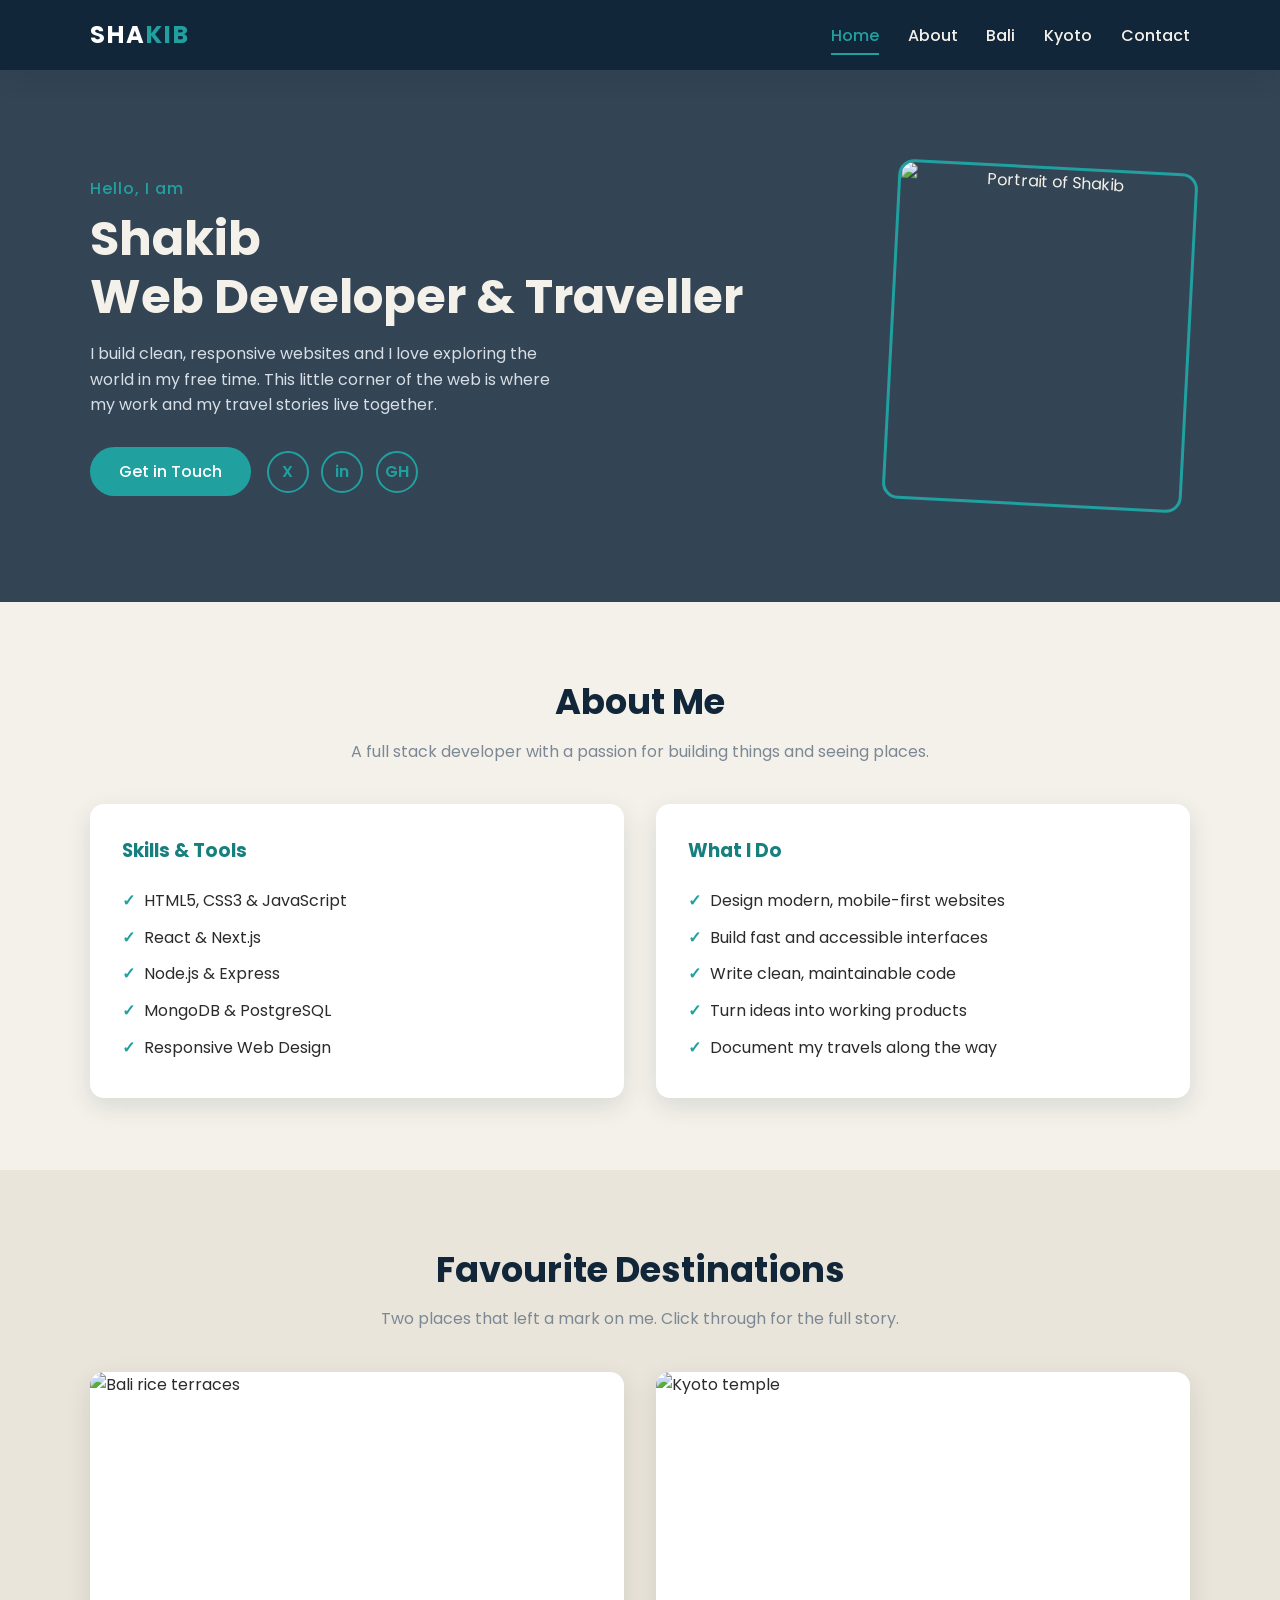
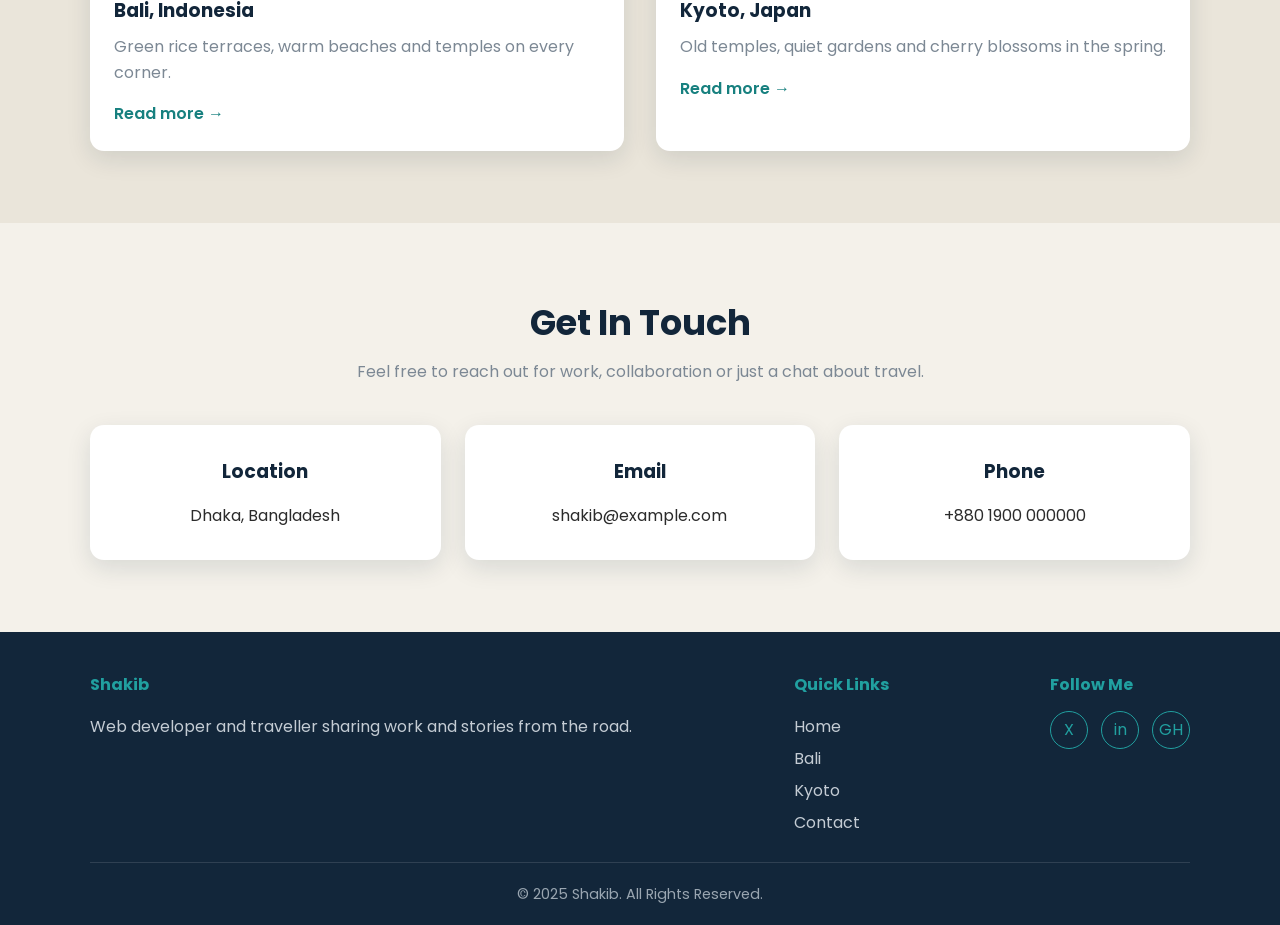
==== index.html @ 4056385d "Initial portfolio: HTML + custom CSS before AI polish" ====
<!DOCTYPE html>
<html lang="en">

<head>
    <meta charset="UTF-8">
    <meta name="viewport" content="width=device-width, initial-scale=1.0">
    <title>Shakib | Portfolio</title>
    <link rel="stylesheet" href="style.css">
</head>

<body>
    <header class="header">
        <div class="container">
            <nav class="nav">
                <a href="index.html" class="logo">SHA<span>KIB</span></a>
                <button class="hamburger" id="hamburger">&#9776;</button>
                <ul class="nav-links" id="nav-links">
                    <li><a href="index.html" class="active">Home</a></li>
                    <li><a href="index.html#about">About</a></li>
                    <li><a href="bali.html">Bali</a></li>
                    <li><a href="kyoto.html">Kyoto</a></li>
                    <li><a href="index.html#contact">Contact</a></li>
                </ul>
            </nav>
        </div>
    </header>
    <section class="hero" id="home">
        <div class="container">
            <div class="hero-inner">
                <div class="hero-text">
                    <h4>Hello, I am</h4>
                    <h1>Shakib <br> Web Developer &amp; Traveller</h1>
                    <p>
                        I build clean, responsive websites and I love exploring the world in
                        my free time. This little corner of the web is where my work and my
                        travel stories live together.
                    </p>
                    <div class="hero-actions">
                        <a href="#contact" class="btn">Get in Touch</a>
                        <div class="socials">
                            <a href="#" title="Twitter">X</a>
                            <a href="#" title="LinkedIn">in</a>
                            <a href="#" title="GitHub">GH</a>
                        </div>
                    </div>
                </div>
                <div class="hero-img">
                    <img src="https://images.unsplash.com/photo-1500648767791-00dcc994a43e?auto=format&fit=crop&w=500&q=80"
                        alt="Portrait of Shakib">
                </div>
            </div>
        </div>
    </section>
    <section class="section" id="about">
        <div class="container">
            <h2 class="section-title">About Me</h2>
            <p class="section-subtitle">
                A full stack developer with a passion for building things and seeing places.
            </p>
            <div class="about-grid">
                <div class="card">
                    <h3>Skills &amp; Tools</h3>
                    <ul>
                        <li>HTML5, CSS3 &amp; JavaScript</li>
                        <li>React &amp; Next.js</li>
                        <li>Node.js &amp; Express</li>
                        <li>MongoDB &amp; PostgreSQL</li>
                        <li>Responsive Web Design</li>
                    </ul>
                </div>
                <div class="card">
                    <h3>What I Do</h3>
                    <ul>
                        <li>Design modern, mobile-first websites</li>
                        <li>Build fast and accessible interfaces</li>
                        <li>Write clean, maintainable code</li>
                        <li>Turn ideas into working products</li>
                        <li>Document my travels along the way</li>
                    </ul>
                </div>
            </div>
        </div>
    </section>
    <section class="section" style="background-color:#eae5da;">
        <div class="container">
            <h2 class="section-title">Favourite Destinations</h2>
            <p class="section-subtitle">
                Two places that left a mark on me. Click through for the full story.
            </p>
            <div class="travel-grid">
                <div class="travel-card">
                    <img src="https://images.unsplash.com/photo-1537996194471-e657df975ab4?auto=format&fit=crop&w=700&q=80"
                        alt="Bali rice terraces">
                    <div class="travel-card-body">
                        <h3>Bali, Indonesia</h3>
                        <p>Green rice terraces, warm beaches and temples on every corner.</p>
                        <a href="bali.html" class="link-arrow">Read more &rarr;</a>
                    </div>
                </div>
                <div class="travel-card">
                    <img src="https://images.unsplash.com/photo-1493976040374-85c8e12f0c0e?auto=format&fit=crop&w=700&q=80"
                        alt="Kyoto temple">
                    <div class="travel-card-body">
                        <h3>Kyoto, Japan</h3>
                        <p>Old temples, quiet gardens and cherry blossoms in the spring.</p>
                        <a href="kyoto.html" class="link-arrow">Read more &rarr;</a>
                    </div>
                </div>
            </div>
        </div>
    </section>
    <section class="section" id="contact">
        <div class="container">
            <h2 class="section-title">Get In Touch</h2>
            <p class="section-subtitle">
                Feel free to reach out for work, collaboration or just a chat about travel.
            </p>
            <div class="contact-info">
                <div class="card">
                    <h3>Location</h3>
                    <p>Dhaka, Bangladesh</p>
                </div>
                <div class="card">
                    <h3>Email</h3>
                    <p>shakib@example.com</p>
                </div>
                <div class="card">
                    <h3>Phone</h3>
                    <p>+880 1900 000000</p>
                </div>
            </div>
        </div>
    </section>
    <footer class="footer">
        <div class="container">
            <div class="footer-inner">
                <div class="footer-col">
                    <h4>Shakib</h4>
                    <p>Web developer and traveller sharing work and stories from the road.</p>
                </div>
                <div class="footer-col">
                    <h4>Quick Links</h4>
                    <a href="index.html">Home</a>
                    <a href="bali.html">Bali</a>
                    <a href="kyoto.html">Kyoto</a>
                    <a href="index.html#contact">Contact</a>
                </div>
                <div class="footer-col">
                    <h4>Follow Me</h4>
                    <div class="footer-social">
                        <a href="#" title="Twitter">X</a>
                        <a href="#" title="LinkedIn">in</a>
                        <a href="#" title="GitHub">GH</a>
                    </div>
                </div>
            </div>
            <div class="footer-bottom">
                <p>&copy; 2025 Shakib. All Rights Reserved.</p>
            </div>
        </div>
    </footer>

    <script>
        const hamburger = document.getElementById('hamburger');
        const navLinks = document.getElementById('nav-links');
        hamburger.addEventListener('click', () => {
            navLinks.classList.toggle('open');
        });
    </script>

</body>

</html>
---- style.css ----
@import url('https://fonts.googleapis.com/css2?family=Poppins:wght@300;400;500;600;700&display=swap');

:root {
    --navy: #12263a;
    --navy-light: #1c3a57;
    --teal: #21a0a0;
    --teal-dark: #17807f;
    --sand: #f4f1ea;
    --text-dark: #2b2b2b;
    --text-light: #f4f1ea;
    --muted: #7c8894;
    --white: #ffffff;
    --shadow: 0 8px 24px rgba(18, 38, 58, 0.12);
}

* {
    margin: 0;
    padding: 0;
    box-sizing: border-box;
}

html {
    scroll-behavior: smooth;
}

body {
    font-family: 'Poppins', Arial, sans-serif;
    color: var(--text-dark);
    background-color: var(--sand);
    line-height: 1.6;
}

a {
    text-decoration: none;
    color: inherit;
}

img {
    max-width: 100%;
    display: block;
}

.container {
    width: 90%;
    max-width: 1100px;
    margin: 0 auto;
}


.header {
    position: sticky;
    top: 0;
    z-index: 100;
    background-color: var(--navy);
    box-shadow: var(--shadow);
}

.nav {
    display: flex;
    justify-content: space-between;
    align-items: center;
    padding: 1rem 0;
}

.logo {
    font-size: 1.5rem;
    font-weight: 700;
    color: var(--white);
    letter-spacing: 2px;
}

.logo span {
    color: var(--teal);
}

.nav-links {
    display: flex;
    list-style: none;
    gap: 1.8rem;
    align-items: center;
}

.nav-links a {
    color: var(--text-light);
    font-weight: 500;
    padding: 0.3rem 0;
    position: relative;
    transition: color 0.3s ease;
}

.nav-links a::after {
    content: '';
    position: absolute;
    left: 0;
    bottom: -4px;
    width: 0;
    height: 2px;
    background-color: var(--teal);
    transition: width 0.3s ease;
}

.nav-links a:hover {
    color: var(--teal);
}

.nav-links a:hover::after {
    width: 100%;
}

.nav-links a.active {
    color: var(--teal);
}

.nav-links a.active::after {
    width: 100%;
}

.hamburger {
    display: none;
    font-size: 1.6rem;
    color: var(--white);
    background: none;
    border: none;
    cursor: pointer;
}

.hero {
    background: linear-gradient(rgba(18, 38, 58, 0.85), rgba(18, 38, 58, 0.85)),
        url('https://images.unsplash.com/photo-1507525428034-b723cf961d3e?auto=format&fit=crop&w=1400&q=80') center/cover;
    color: var(--text-light);
    padding: 6rem 0;
}

.hero-inner {
    display: flex;
    align-items: center;
    justify-content: space-between;
    gap: 3rem;
    flex-wrap: wrap;
}

.hero-text {
    flex: 1 1 340px;
}

.hero-text h4 {
    color: var(--teal);
    font-weight: 500;
    letter-spacing: 1px;
    margin-bottom: 0.5rem;
}

.hero-text h1 {
    font-size: 3rem;
    line-height: 1.2;
    margin-bottom: 1rem;
}

.hero-text p {
    max-width: 480px;
    margin-bottom: 1.8rem;
    color: #d7dee5;
}

.btn {
    display: inline-block;
    background-color: var(--teal);
    color: var(--white);
    padding: 0.75rem 1.8rem;
    border-radius: 30px;
    font-weight: 500;
    transition: background-color 0.3s ease, transform 0.3s ease;
}

.btn:hover {
    background-color: var(--teal-dark);
    transform: translateY(-3px);
}

.btn-outline {
    background: transparent;
    border: 2px solid var(--teal);
    color: var(--teal);
}

.btn-outline:hover {
    background-color: var(--teal);
    color: var(--white);
}

.hero-actions {
    display: flex;
    gap: 1rem;
    align-items: center;
    flex-wrap: wrap;
}

.socials {
    display: flex;
    gap: 0.8rem;
}

.socials a {
    width: 42px;
    height: 42px;
    display: flex;
    align-items: center;
    justify-content: center;
    border: 2px solid var(--teal);
    color: var(--teal);
    border-radius: 50%;
    font-weight: 600;
    transition: all 0.3s ease;
}

.socials a:hover {
    background-color: var(--teal);
    color: var(--white);
    transform: translateY(-3px);
}

.hero-img {
    flex: 0 0 300px;
    text-align: center;
}

.hero-img img {
    width: 300px;
    height: 340px;
    object-fit: cover;
    border-radius: 16px;
    border: 3px solid var(--teal);
    transform: rotate(3deg);
    transition: transform 0.4s ease;
}

.hero-img img:hover {
    transform: rotate(0);
}

.section {
    padding: 4.5rem 0;
}

.section-title {
    text-align: center;
    font-size: 2.2rem;
    color: var(--navy);
    margin-bottom: 0.5rem;
}

.section-subtitle {
    text-align: center;
    color: var(--muted);
    max-width: 600px;
    margin: 0 auto 2.5rem;
}

.about-grid {
    display: grid;
    grid-template-columns: repeat(auto-fit, minmax(280px, 1fr));
    gap: 2rem;
}

.card {
    background-color: var(--white);
    padding: 2rem;
    border-radius: 14px;
    box-shadow: var(--shadow);
    transition: transform 0.3s ease, box-shadow 0.3s ease;
}

.card:hover {
    transform: translateY(-6px);
    box-shadow: 0 14px 32px rgba(18, 38, 58, 0.18);
}

.card h3 {
    color: var(--teal-dark);
    margin-bottom: 1rem;
}

.card ul {
    list-style: none;
}

.card ul li {
    padding: 0.35rem 0;
    padding-left: 1.4rem;
    position: relative;
    color: var(--text-dark);
}

.card ul li::before {
    content: '\2713';
    position: absolute;
    left: 0;
    color: var(--teal);
    font-weight: 700;
}

.travel-grid {
    display: grid;
    grid-template-columns: repeat(auto-fit, minmax(280px, 1fr));
    gap: 2rem;
}

.travel-card {
    background-color: var(--white);
    border-radius: 14px;
    overflow: hidden;
    box-shadow: var(--shadow);
    transition: transform 0.3s ease;
}

.travel-card:hover {
    transform: translateY(-6px);
}

.travel-card img {
    height: 200px;
    width: 100%;
    object-fit: cover;
}

.travel-card-body {
    padding: 1.5rem;
}

.travel-card-body h3 {
    color: var(--navy);
    margin-bottom: 0.5rem;
}

.travel-card-body p {
    color: var(--muted);
    margin-bottom: 1rem;
}

.link-arrow {
    color: var(--teal-dark);
    font-weight: 600;
    transition: gap 0.3s ease;
}

.link-arrow:hover {
    color: var(--teal);
}

.page-banner {
    height: 380px;
    display: flex;
    align-items: center;
    justify-content: center;
    text-align: center;
    color: var(--white);
    position: relative;
}

.page-banner::after {
    content: '';
    position: absolute;
    inset: 0;
    background-color: rgba(18, 38, 58, 0.55);
}

.page-banner .banner-content {
    position: relative;
    z-index: 1;
}

.page-banner h1 {
    font-size: 3rem;
    margin-bottom: 0.5rem;
}

.page-banner p {
    font-size: 1.1rem;
    letter-spacing: 1px;
}

.banner-bali {
    background: url('https://images.unsplash.com/photo-1537996194471-e657df975ab4?auto=format&fit=crop&w=1400&q=80') center/cover;
}

.banner-kyoto {
    background: url('https://images.unsplash.com/photo-1493976040374-85c8e12f0c0e?auto=format&fit=crop&w=1400&q=80') center/cover;
}

.travel-content {
    display: grid;
    grid-template-columns: 1fr 1fr;
    gap: 2.5rem;
    align-items: center;
    margin-bottom: 3rem;
}

.travel-content:nth-child(even) .travel-content-img {
    order: 2;
}

.travel-content img {
    border-radius: 14px;
    box-shadow: var(--shadow);
    height: 320px;
    width: 100%;
    object-fit: cover;
}

.travel-content h2 {
    color: var(--navy);
    margin-bottom: 1rem;
}

.travel-content p {
    color: var(--text-dark);
    margin-bottom: 1rem;
}

.highlights {
    list-style: none;
}

.highlights li {
    padding: 0.4rem 0;
    padding-left: 1.6rem;
    position: relative;
}

.highlights li::before {
    content: '\1F4CD';
    position: absolute;
    left: 0;
}


.gallery {
    display: grid;
    grid-template-columns: repeat(auto-fit, minmax(220px, 1fr));
    gap: 1rem;
    margin-top: 2rem;
}

.gallery img {
    height: 200px;
    width: 100%;
    object-fit: cover;
    border-radius: 12px;
    transition: transform 0.3s ease, filter 0.3s ease;
    filter: saturate(0.9);
}

.gallery img:hover {
    transform: scale(1.04);
    filter: saturate(1.2);
}

.contact-info {
    display: grid;
    grid-template-columns: repeat(auto-fit, minmax(220px, 1fr));
    gap: 1.5rem;
    text-align: center;
}

.contact-info .card h3 {
    color: var(--navy);
}

.footer {
    background-color: var(--navy);
    color: var(--text-light);
    padding: 2.5rem 0 1.2rem;
}

.footer-inner {
    display: flex;
    justify-content: space-between;
    flex-wrap: wrap;
    gap: 2rem;
    margin-bottom: 1.5rem;
}

.footer-col h4 {
    color: var(--teal);
    margin-bottom: 0.8rem;
}

.footer-col p,
.footer-col a {
    color: #c4ccd4;
    display: block;
    padding: 0.2rem 0;
    transition: color 0.3s ease;
}

.footer-col a:hover {
    color: var(--teal);
}

.footer-social {
    display: flex;
    gap: 0.8rem;
    margin-top: 0.5rem;
}

.footer-social a {
    width: 38px;
    height: 38px;
    display: flex;
    align-items: center;
    justify-content: center;
    border: 1px solid var(--teal);
    border-radius: 50%;
    color: var(--teal);
    transition: all 0.3s ease;
}

.footer-social a:hover {
    background-color: var(--teal);
    color: var(--white);
}

.footer-bottom {
    text-align: center;
    border-top: 1px solid rgba(255, 255, 255, 0.12);
    padding-top: 1.2rem;
    color: #9aa6b1;
    font-size: 0.9rem;
}

@media (max-width: 820px) {
    .hero-text h1 {
        font-size: 2.3rem;
    }

    .travel-content {
        grid-template-columns: 1fr;
    }

    .travel-content:nth-child(even) .travel-content-img {
        order: 0;
    }
}

@media (max-width: 640px) {
    .hamburger {
        display: block;
    }

    .nav-links {
        position: absolute;
        top: 100%;
        left: 0;
        width: 100%;
        background-color: var(--navy-light);
        flex-direction: column;
        gap: 0;
        max-height: 0;
        overflow: hidden;
        transition: max-height 0.35s ease;
    }

    .nav-links.open {
        max-height: 320px;
    }

    .nav-links li {
        width: 100%;
        text-align: center;
        border-top: 1px solid rgba(255, 255, 255, 0.08);
    }

    .nav-links a {
        display: block;
        padding: 0.9rem 0;
    }

    .hero {
        padding: 4rem 0;
    }

    .hero-inner {
        flex-direction: column-reverse;
        text-align: center;
    }

    .hero-actions {
        justify-content: center;
    }

    .footer-inner {
        flex-direction: column;
    }
}
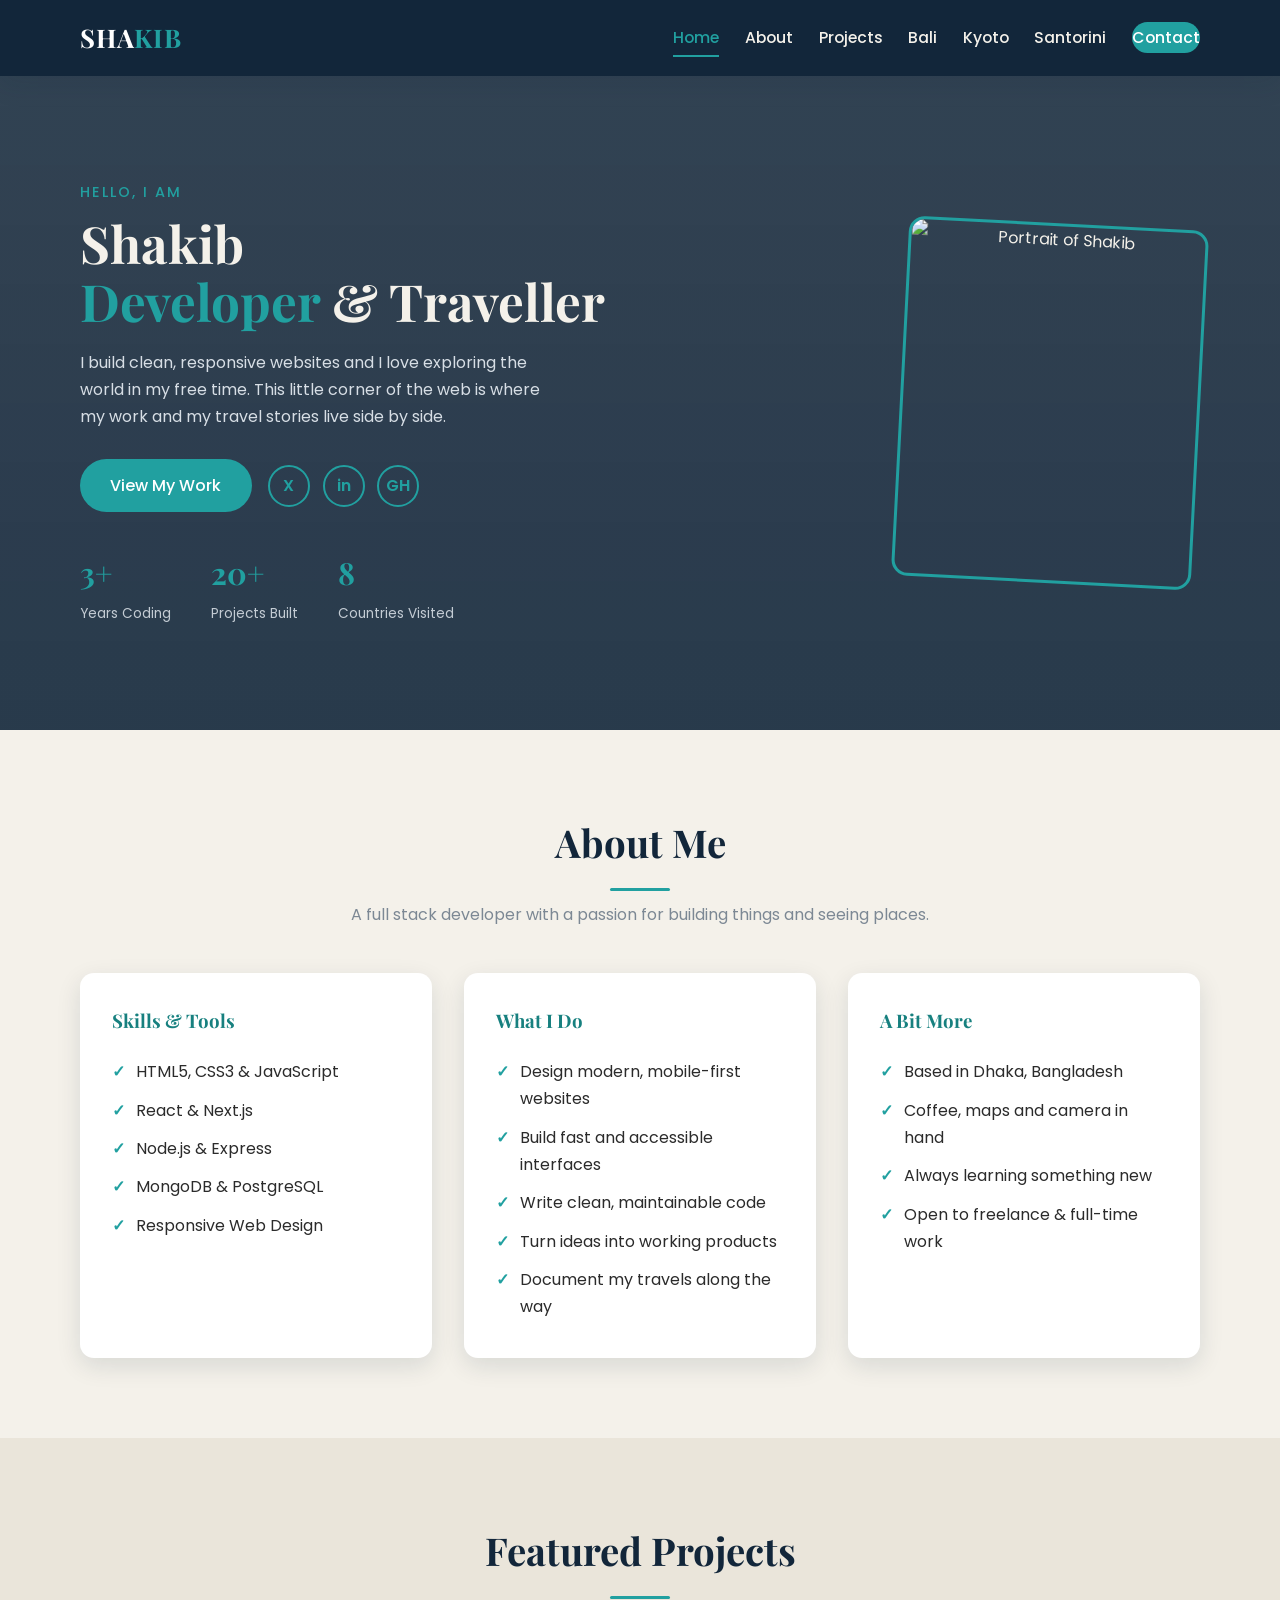
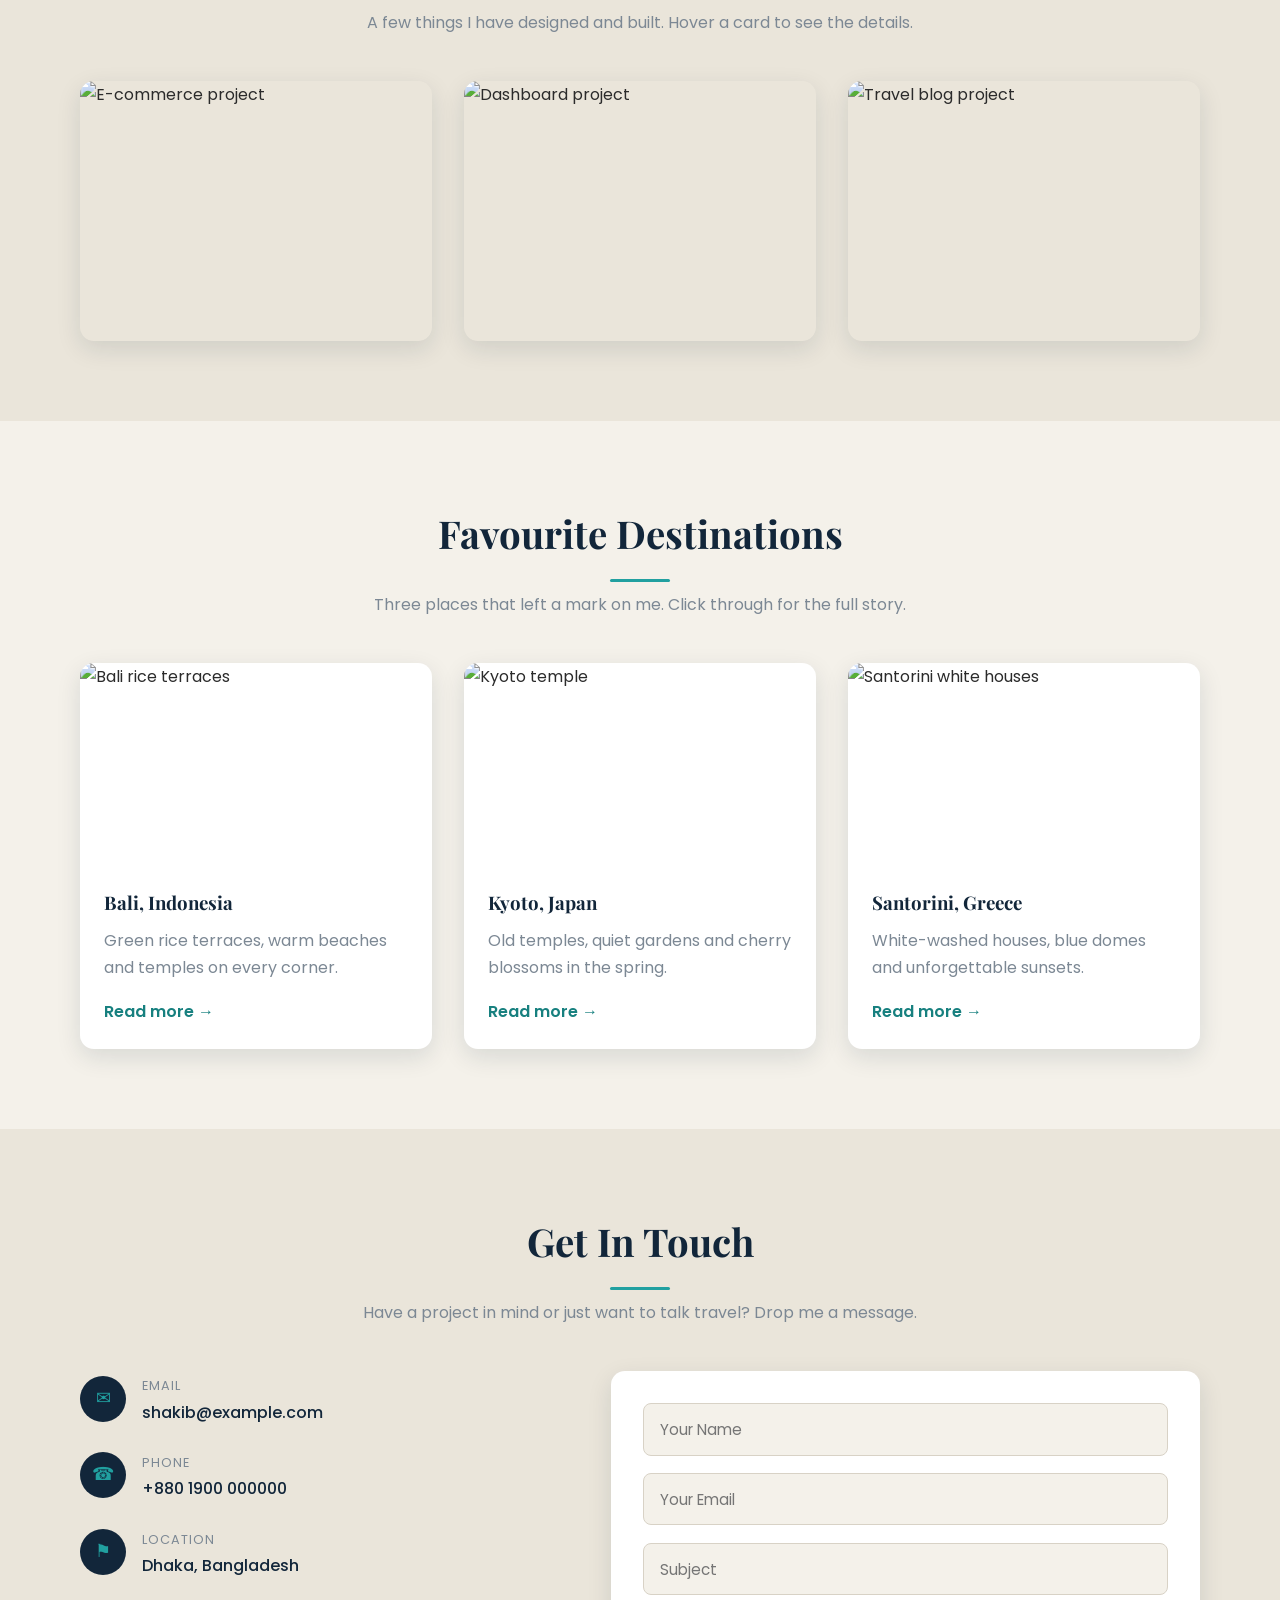
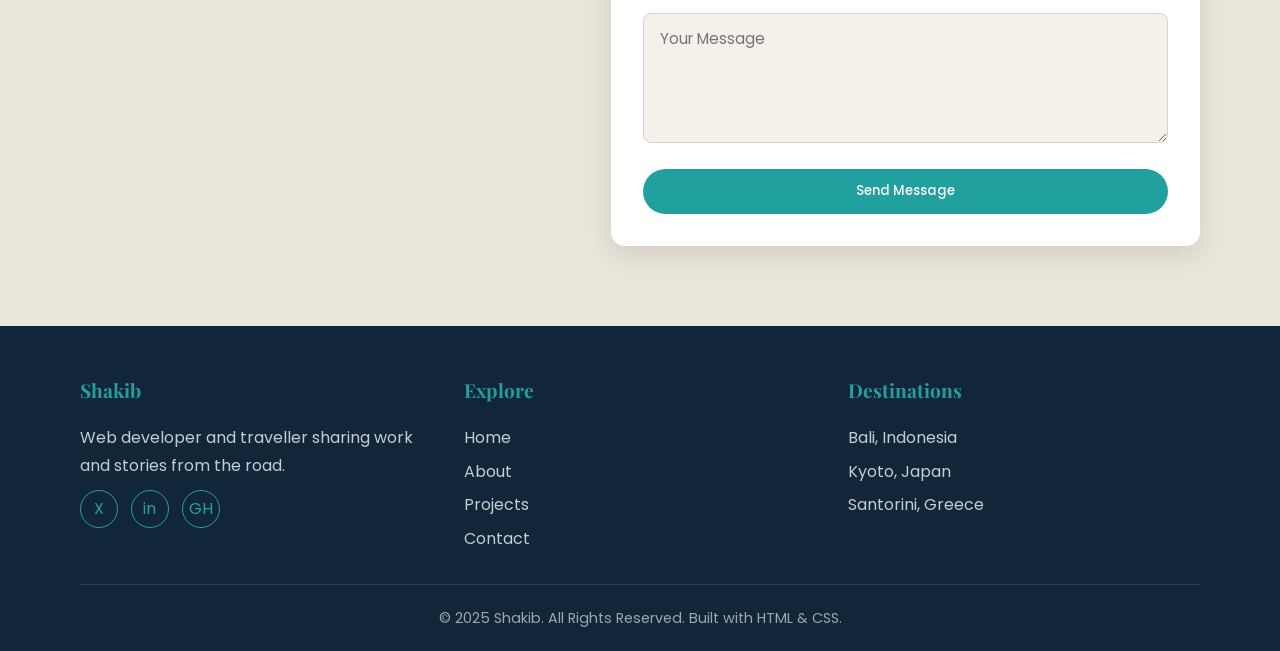
==== commit 62f25702: "Polish portfolio with AI: add Projects section, Santorini page, scroll    animations, contact form, " ====
--- a/index.html
+++ b/index.html
@@ -4,45 +4,66 @@
 <head>
     <meta charset="UTF-8">
     <meta name="viewport" content="width=device-width, initial-scale=1.0">
-    <title>Shakib | Portfolio</title>
+    <meta name="description" content="Shakib — web developer and traveller. Portfolio, projects and travel stories.">
+    <title>Shakib | Web Developer &amp; Traveller</title>
     <link rel="stylesheet" href="style.css">
 </head>
 
 <body>
+
+    <!-- Header / Navbar -->
     <header class="header">
         <div class="container">
             <nav class="nav">
                 <a href="index.html" class="logo">SHA<span>KIB</span></a>
-                <button class="hamburger" id="hamburger">&#9776;</button>
+                <button class="hamburger" id="hamburger" aria-label="Toggle menu">&#9776;</button>
                 <ul class="nav-links" id="nav-links">
                     <li><a href="index.html" class="active">Home</a></li>
                     <li><a href="index.html#about">About</a></li>
+                    <li><a href="index.html#projects">Projects</a></li>
                     <li><a href="bali.html">Bali</a></li>
                     <li><a href="kyoto.html">Kyoto</a></li>
-                    <li><a href="index.html#contact">Contact</a></li>
+                    <li><a href="santorini.html">Santorini</a></li>
+                    <li><a href="index.html#contact" class="nav-cta">Contact</a></li>
                 </ul>
             </nav>
         </div>
     </header>
+
+    <!-- Hero -->
     <section class="hero" id="home">
         <div class="container">
             <div class="hero-inner">
                 <div class="hero-text">
                     <h4>Hello, I am</h4>
-                    <h1>Shakib <br> Web Developer &amp; Traveller</h1>
+                    <h1>Shakib <br><span class="accent">Developer</span> &amp; Traveller</h1>
                     <p>
                         I build clean, responsive websites and I love exploring the world in
                         my free time. This little corner of the web is where my work and my
-                        travel stories live together.
+                        travel stories live side by side.
                     </p>
                     <div class="hero-actions">
-                        <a href="#contact" class="btn">Get in Touch</a>
+                        <a href="#projects" class="btn">View My Work</a>
                         <div class="socials">
                             <a href="#" title="Twitter">X</a>
                             <a href="#" title="LinkedIn">in</a>
                             <a href="#" title="GitHub">GH</a>
                         </div>
                     </div>
+                    <div class="hero-stats">
+                        <div>
+                            <span class="num">3+</span>
+                            <span class="label">Years Coding</span>
+                        </div>
+                        <div>
+                            <span class="num">20+</span>
+                            <span class="label">Projects Built</span>
+                        </div>
+                        <div>
+                            <span class="num">8</span>
+                            <span class="label">Countries Visited</span>
+                        </div>
+                    </div>
                 </div>
                 <div class="hero-img">
                     <img src="https://images.unsplash.com/photo-1500648767791-00dcc994a43e?auto=format&fit=crop&w=500&q=80"
@@ -51,8 +72,10 @@
             </div>
         </div>
     </section>
+
+    <!-- About -->
     <section class="section" id="about">
-        <div class="container">
+        <div class="container reveal">
             <h2 class="section-title">About Me</h2>
             <p class="section-subtitle">
                 A full stack developer with a passion for building things and seeing places.
@@ -78,19 +101,80 @@
                         <li>Document my travels along the way</li>
                     </ul>
                 </div>
-            </div>
-        </div>
-    </section>
-    <section class="section" style="background-color:#eae5da;">
-        <div class="container">
+                <div class="card">
+                    <h3>A Bit More</h3>
+                    <ul>
+                        <li>Based in Dhaka, Bangladesh</li>
+                        <li>Coffee, maps and camera in hand</li>
+                        <li>Always learning something new</li>
+                        <li>Open to freelance &amp; full-time work</li>
+                    </ul>
+                </div>
+            </div>
+        </div>
+    </section>
+
+    <!-- Projects -->
+    <section class="section alt" id="projects">
+        <div class="container reveal">
+            <h2 class="section-title">Featured Projects</h2>
+            <p class="section-subtitle">
+                A few things I have designed and built. Hover a card to see the details.
+            </p>
+            <div class="projects-grid">
+                <article class="project-card">
+                    <img src="https://images.unsplash.com/photo-1556742049-0cfed4f6a45d?auto=format&fit=crop&w=700&q=80" alt="E-commerce project">
+                    <div class="project-overlay">
+                        <h3>ShopEase</h3>
+                        <p>A responsive e-commerce storefront with cart and checkout.</p>
+                        <div class="tags">
+                            <span class="tag">React</span>
+                            <span class="tag">Node.js</span>
+                            <span class="tag">MongoDB</span>
+                        </div>
+                    </div>
+                </article>
+                <article class="project-card">
+                    <img src="https://images.unsplash.com/photo-1460925895917-afdab827c52f?auto=format&fit=crop&w=700&q=80" alt="Dashboard project">
+                    <div class="project-overlay">
+                        <h3>InsightBoard</h3>
+                        <p>An analytics dashboard with charts and live data.</p>
+                        <div class="tags">
+                            <span class="tag">Next.js</span>
+                            <span class="tag">Chart.js</span>
+                            <span class="tag">API</span>
+                        </div>
+                    </div>
+                </article>
+                <article class="project-card">
+                    <img src="https://images.unsplash.com/photo-1522199755839-a2bacb67c546?auto=format&fit=crop&w=700&q=80" alt="Travel blog project">
+                    <div class="project-overlay">
+                        <h3>Wander Journal</h3>
+                        <p>A travel blog where I share stories from the road.</p>
+                        <div class="tags">
+                            <span class="tag">HTML</span>
+                            <span class="tag">CSS</span>
+                            <span class="tag">JavaScript</span>
+                        </div>
+                    </div>
+                </article>
+            </div>
+        </div>
+    </section>
+
+    <!-- Destinations teaser -->
+    <section class="section" id="destinations">
+        <div class="container reveal">
             <h2 class="section-title">Favourite Destinations</h2>
             <p class="section-subtitle">
-                Two places that left a mark on me. Click through for the full story.
+                Three places that left a mark on me. Click through for the full story.
             </p>
             <div class="travel-grid">
                 <div class="travel-card">
-                    <img src="https://images.unsplash.com/photo-1537996194471-e657df975ab4?auto=format&fit=crop&w=700&q=80"
-                        alt="Bali rice terraces">
+                    <div class="thumb">
+                        <img src="https://images.unsplash.com/photo-1537996194471-e657df975ab4?auto=format&fit=crop&w=700&q=80"
+                            alt="Bali rice terraces">
+                    </div>
                     <div class="travel-card-body">
                         <h3>Bali, Indonesia</h3>
                         <p>Green rice terraces, warm beaches and temples on every corner.</p>
@@ -98,75 +182,119 @@
                     </div>
                 </div>
                 <div class="travel-card">
-                    <img src="https://images.unsplash.com/photo-1493976040374-85c8e12f0c0e?auto=format&fit=crop&w=700&q=80"
-                        alt="Kyoto temple">
+                    <div class="thumb">
+                        <img src="https://images.unsplash.com/photo-1493976040374-85c8e12f0c0e?auto=format&fit=crop&w=700&q=80"
+                            alt="Kyoto temple">
+                    </div>
                     <div class="travel-card-body">
                         <h3>Kyoto, Japan</h3>
                         <p>Old temples, quiet gardens and cherry blossoms in the spring.</p>
                         <a href="kyoto.html" class="link-arrow">Read more &rarr;</a>
                     </div>
                 </div>
-            </div>
-        </div>
-    </section>
-    <section class="section" id="contact">
-        <div class="container">
+                <div class="travel-card">
+                    <div class="thumb">
+                        <img src="https://images.unsplash.com/photo-1570077188670-e3a8d69ac5ff?auto=format&fit=crop&w=700&q=80"
+                            alt="Santorini white houses">
+                    </div>
+                    <div class="travel-card-body">
+                        <h3>Santorini, Greece</h3>
+                        <p>White-washed houses, blue domes and unforgettable sunsets.</p>
+                        <a href="santorini.html" class="link-arrow">Read more &rarr;</a>
+                    </div>
+                </div>
+            </div>
+        </div>
+    </section>
+
+    <!-- Contact -->
+    <section class="section alt" id="contact">
+        <div class="container reveal">
             <h2 class="section-title">Get In Touch</h2>
             <p class="section-subtitle">
-                Feel free to reach out for work, collaboration or just a chat about travel.
+                Have a project in mind or just want to talk travel? Drop me a message.
             </p>
-            <div class="contact-info">
-                <div class="card">
-                    <h3>Location</h3>
-                    <p>Dhaka, Bangladesh</p>
-                </div>
-                <div class="card">
-                    <h3>Email</h3>
-                    <p>shakib@example.com</p>
-                </div>
-                <div class="card">
-                    <h3>Phone</h3>
-                    <p>+880 1900 000000</p>
-                </div>
-            </div>
-        </div>
-    </section>
+            <div class="contact-wrap">
+                <ul class="contact-info-list">
+                    <li>
+                        <span class="icon">&#9993;</span>
+                        <div>
+                            <span class="info-label">Email</span><br>
+                            <span class="info-value">shakib@example.com</span>
+                        </div>
+                    </li>
+                    <li>
+                        <span class="icon">&#9742;</span>
+                        <div>
+                            <span class="info-label">Phone</span><br>
+                            <span class="info-value">+880 1900 000000</span>
+                        </div>
+                    </li>
+                    <li>
+                        <span class="icon">&#9873;</span>
+                        <div>
+                            <span class="info-label">Location</span><br>
+                            <span class="info-value">Dhaka, Bangladesh</span>
+                        </div>
+                    </li>
+                </ul>
+                <form class="contact-form" id="contact-form">
+                    <div class="form-group">
+                        <input type="text" placeholder="Your Name" required>
+                    </div>
+                    <div class="form-group">
+                        <input type="email" placeholder="Your Email" required>
+                    </div>
+                    <div class="form-group">
+                        <input type="text" placeholder="Subject">
+                    </div>
+                    <div class="form-group">
+                        <textarea placeholder="Your Message" required></textarea>
+                    </div>
+                    <button type="submit" class="btn">Send Message</button>
+                    <p class="form-note" id="form-note">Thanks! Your message has been noted. &#128077;</p>
+                </form>
+            </div>
+        </div>
+    </section>
+
+    <!-- Footer -->
     <footer class="footer">
         <div class="container">
             <div class="footer-inner">
                 <div class="footer-col">
                     <h4>Shakib</h4>
                     <p>Web developer and traveller sharing work and stories from the road.</p>
-                </div>
-                <div class="footer-col">
-                    <h4>Quick Links</h4>
-                    <a href="index.html">Home</a>
-                    <a href="bali.html">Bali</a>
-                    <a href="kyoto.html">Kyoto</a>
-                    <a href="index.html#contact">Contact</a>
-                </div>
-                <div class="footer-col">
-                    <h4>Follow Me</h4>
                     <div class="footer-social">
                         <a href="#" title="Twitter">X</a>
                         <a href="#" title="LinkedIn">in</a>
                         <a href="#" title="GitHub">GH</a>
                     </div>
                 </div>
+                <div class="footer-col">
+                    <h4>Explore</h4>
+                    <a href="index.html">Home</a>
+                    <a href="index.html#about">About</a>
+                    <a href="index.html#projects">Projects</a>
+                    <a href="index.html#contact">Contact</a>
+                </div>
+                <div class="footer-col">
+                    <h4>Destinations</h4>
+                    <a href="bali.html">Bali, Indonesia</a>
+                    <a href="kyoto.html">Kyoto, Japan</a>
+                    <a href="santorini.html">Santorini, Greece</a>
+                </div>
             </div>
             <div class="footer-bottom">
-                <p>&copy; 2025 Shakib. All Rights Reserved.</p>
+                <p>&copy; 2025 Shakib. All Rights Reserved. Built with HTML &amp; CSS.</p>
             </div>
         </div>
     </footer>
 
-    <script>
-        const hamburger = document.getElementById('hamburger');
-        const navLinks = document.getElementById('nav-links');
-        hamburger.addEventListener('click', () => {
-            navLinks.classList.toggle('open');
-        });
-    </script>
+    <!-- Back to top -->
+    <button class="back-to-top" id="back-to-top" aria-label="Back to top">&#8593;</button>
+
+    <script src="script.js"></script>
 
 </body>
 
--- a/style.css
+++ b/style.css
@@ -1,17 +1,26 @@
-
-@import url('https://fonts.googleapis.com/css2?family=Poppins:wght@300;400;500;600;700&display=swap');
+/* ============================================================
+   Shakib — Portfolio stylesheet
+   Palette: deep navy + teal accent on a warm sand background
+   ============================================================ */
+
+@import url('https://fonts.googleapis.com/css2?family=Playfair+Display:wght@500;600;700&family=Poppins:wght@300;400;500;600;700&display=swap');
 
 :root {
     --navy: #12263a;
     --navy-light: #1c3a57;
     --teal: #21a0a0;
     --teal-dark: #17807f;
+    --gold: #e0a458;
     --sand: #f4f1ea;
+    --sand-dark: #eae5da;
     --text-dark: #2b2b2b;
     --text-light: #f4f1ea;
     --muted: #7c8894;
     --white: #ffffff;
     --shadow: 0 8px 24px rgba(18, 38, 58, 0.12);
+    --shadow-lg: 0 16px 40px rgba(18, 38, 58, 0.20);
+    --radius: 14px;
+    --ease: 0.35s cubic-bezier(0.25, 0.8, 0.25, 1);
 }
 
 * {
@@ -28,7 +37,12 @@
     font-family: 'Poppins', Arial, sans-serif;
     color: var(--text-dark);
     background-color: var(--sand);
-    line-height: 1.6;
+    line-height: 1.7;
+    overflow-x: hidden;
+}
+
+h1, h2, h3, h4, .logo {
+    font-family: 'Playfair Display', Georgia, serif;
 }
 
 a {
@@ -43,11 +57,23 @@
 
 .container {
     width: 90%;
-    max-width: 1100px;
+    max-width: 1120px;
     margin: 0 auto;
 }
 
-
+/* ===== Scroll reveal ===== */
+.reveal {
+    opacity: 0;
+    transform: translateY(30px);
+    transition: opacity 0.7s ease, transform 0.7s ease;
+}
+
+.reveal.visible {
+    opacity: 1;
+    transform: translateY(0);
+}
+
+/* ===== Header / Navbar ===== */
 .header {
     position: sticky;
     top: 0;
@@ -64,10 +90,10 @@
 }
 
 .logo {
-    font-size: 1.5rem;
+    font-size: 1.6rem;
     font-weight: 700;
     color: var(--white);
-    letter-spacing: 2px;
+    letter-spacing: 1px;
 }
 
 .logo span {
@@ -77,13 +103,15 @@
 .nav-links {
     display: flex;
     list-style: none;
-    gap: 1.8rem;
+    gap: 1.6rem;
     align-items: center;
 }
 
 .nav-links a {
+    font-family: 'Poppins', sans-serif;
     color: var(--text-light);
     font-weight: 500;
+    font-size: 0.98rem;
     padding: 0.3rem 0;
     position: relative;
     transition: color 0.3s ease;
@@ -116,6 +144,24 @@
     width: 100%;
 }
 
+.nav-cta {
+    background-color: var(--teal);
+    color: var(--white) !important;
+    padding: 0.5rem 1.2rem;
+    border-radius: 30px;
+    transition: background-color 0.3s ease, transform 0.3s ease;
+}
+
+.nav-cta::after {
+    display: none;
+}
+
+.nav-cta:hover {
+    background-color: var(--teal-dark);
+    transform: translateY(-2px);
+    color: var(--white) !important;
+}
+
 .hamburger {
     display: none;
     font-size: 1.6rem;
@@ -125,11 +171,12 @@
     cursor: pointer;
 }
 
+/* ===== Hero ===== */
 .hero {
-    background: linear-gradient(rgba(18, 38, 58, 0.85), rgba(18, 38, 58, 0.85)),
-        url('https://images.unsplash.com/photo-1507525428034-b723cf961d3e?auto=format&fit=crop&w=1400&q=80') center/cover;
+    background: linear-gradient(rgba(18, 38, 58, 0.86), rgba(18, 38, 58, 0.9)),
+        url('https://images.unsplash.com/photo-1507525428034-b723cf961d3e?auto=format&fit=crop&w=1400&q=80') center/cover fixed;
     color: var(--text-light);
-    padding: 6rem 0;
+    padding: 6.5rem 0;
 }
 
 .hero-inner {
@@ -145,16 +192,23 @@
 }
 
 .hero-text h4 {
+    font-family: 'Poppins', sans-serif;
     color: var(--teal);
     font-weight: 500;
-    letter-spacing: 1px;
-    margin-bottom: 0.5rem;
+    letter-spacing: 2px;
+    text-transform: uppercase;
+    font-size: 0.9rem;
+    margin-bottom: 0.6rem;
 }
 
 .hero-text h1 {
-    font-size: 3rem;
-    line-height: 1.2;
-    margin-bottom: 1rem;
+    font-size: 3.2rem;
+    line-height: 1.15;
+    margin-bottom: 1.1rem;
+}
+
+.hero-text .accent {
+    color: var(--teal);
 }
 
 .hero-text p {
@@ -167,15 +221,19 @@
     display: inline-block;
     background-color: var(--teal);
     color: var(--white);
-    padding: 0.75rem 1.8rem;
+    padding: 0.8rem 1.9rem;
     border-radius: 30px;
     font-weight: 500;
-    transition: background-color 0.3s ease, transform 0.3s ease;
+    font-family: 'Poppins', sans-serif;
+    cursor: pointer;
+    border: none;
+    transition: background-color 0.3s ease, transform 0.3s ease, box-shadow 0.3s ease;
 }
 
 .btn:hover {
     background-color: var(--teal-dark);
     transform: translateY(-3px);
+    box-shadow: 0 10px 20px rgba(33, 160, 160, 0.3);
 }
 
 .btn-outline {
@@ -194,6 +252,7 @@
     gap: 1rem;
     align-items: center;
     flex-wrap: wrap;
+    margin-bottom: 2.2rem;
 }
 
 .socials {
@@ -211,6 +270,7 @@
     color: var(--teal);
     border-radius: 50%;
     font-weight: 600;
+    font-family: 'Poppins', sans-serif;
     transition: all 0.3s ease;
 }
 
@@ -220,6 +280,26 @@
     transform: translateY(-3px);
 }
 
+/* hero stat row */
+.hero-stats {
+    display: flex;
+    gap: 2.5rem;
+    flex-wrap: wrap;
+}
+
+.hero-stats .num {
+    font-family: 'Playfair Display', serif;
+    font-size: 1.9rem;
+    font-weight: 700;
+    color: var(--teal);
+    display: block;
+}
+
+.hero-stats .label {
+    font-size: 0.85rem;
+    color: #c4ccd4;
+}
+
 .hero-img {
     flex: 0 0 300px;
     text-align: center;
@@ -227,7 +307,7 @@
 
 .hero-img img {
     width: 300px;
-    height: 340px;
+    height: 360px;
     object-fit: cover;
     border-radius: 16px;
     border: 3px solid var(--teal);
@@ -239,24 +319,40 @@
     transform: rotate(0);
 }
 
+/* ===== Section base ===== */
 .section {
-    padding: 4.5rem 0;
+    padding: 5rem 0;
+}
+
+.section.alt {
+    background-color: var(--sand-dark);
 }
 
 .section-title {
     text-align: center;
-    font-size: 2.2rem;
+    font-size: 2.4rem;
     color: var(--navy);
-    margin-bottom: 0.5rem;
+    margin-bottom: 0.6rem;
+}
+
+.section-title::after {
+    content: '';
+    display: block;
+    width: 60px;
+    height: 3px;
+    background-color: var(--teal);
+    margin: 0.8rem auto 0;
+    border-radius: 2px;
 }
 
 .section-subtitle {
     text-align: center;
     color: var(--muted);
-    max-width: 600px;
-    margin: 0 auto 2.5rem;
-}
-
+    max-width: 620px;
+    margin: 0 auto 2.8rem;
+}
+
+/* ===== About ===== */
 .about-grid {
     display: grid;
     grid-template-columns: repeat(auto-fit, minmax(280px, 1fr));
@@ -266,14 +362,14 @@
 .card {
     background-color: var(--white);
     padding: 2rem;
-    border-radius: 14px;
+    border-radius: var(--radius);
     box-shadow: var(--shadow);
-    transition: transform 0.3s ease, box-shadow 0.3s ease;
+    transition: transform var(--ease), box-shadow var(--ease);
 }
 
 .card:hover {
     transform: translateY(-6px);
-    box-shadow: 0 14px 32px rgba(18, 38, 58, 0.18);
+    box-shadow: var(--shadow-lg);
 }
 
 .card h3 {
@@ -287,7 +383,7 @@
 
 .card ul li {
     padding: 0.35rem 0;
-    padding-left: 1.4rem;
+    padding-left: 1.5rem;
     position: relative;
     color: var(--text-dark);
 }
@@ -300,6 +396,74 @@
     font-weight: 700;
 }
 
+/* ===== Projects ===== */
+.projects-grid {
+    display: grid;
+    grid-template-columns: repeat(auto-fit, minmax(300px, 1fr));
+    gap: 2rem;
+}
+
+.project-card {
+    position: relative;
+    border-radius: var(--radius);
+    overflow: hidden;
+    box-shadow: var(--shadow);
+    height: 260px;
+}
+
+.project-card img {
+    width: 100%;
+    height: 100%;
+    object-fit: cover;
+    transition: transform 0.5s ease;
+}
+
+.project-card:hover img {
+    transform: scale(1.08);
+}
+
+.project-overlay {
+    position: absolute;
+    inset: 0;
+    background: linear-gradient(to top, rgba(18, 38, 58, 0.92) 0%, rgba(18, 38, 58, 0.2) 60%, transparent 100%);
+    display: flex;
+    flex-direction: column;
+    justify-content: flex-end;
+    padding: 1.5rem;
+    color: var(--white);
+    opacity: 0;
+    transition: opacity 0.4s ease;
+}
+
+.project-card:hover .project-overlay {
+    opacity: 1;
+}
+
+.project-overlay h3 {
+    margin-bottom: 0.3rem;
+}
+
+.project-overlay p {
+    font-size: 0.9rem;
+    color: #d7dee5;
+    margin-bottom: 0.6rem;
+}
+
+.tags {
+    display: flex;
+    gap: 0.5rem;
+    flex-wrap: wrap;
+}
+
+.tag {
+    font-family: 'Poppins', sans-serif;
+    font-size: 0.72rem;
+    background-color: rgba(33, 160, 160, 0.85);
+    padding: 0.2rem 0.7rem;
+    border-radius: 20px;
+}
+
+/* ===== Travel teaser cards ===== */
 .travel-grid {
     display: grid;
     grid-template-columns: repeat(auto-fit, minmax(280px, 1fr));
@@ -308,20 +472,31 @@
 
 .travel-card {
     background-color: var(--white);
-    border-radius: 14px;
+    border-radius: var(--radius);
     overflow: hidden;
     box-shadow: var(--shadow);
-    transition: transform 0.3s ease;
+    transition: transform var(--ease), box-shadow var(--ease);
 }
 
 .travel-card:hover {
     transform: translateY(-6px);
-}
-
-.travel-card img {
+    box-shadow: var(--shadow-lg);
+}
+
+.travel-card .thumb {
+    overflow: hidden;
     height: 200px;
+}
+
+.travel-card .thumb img {
+    height: 100%;
     width: 100%;
     object-fit: cover;
+    transition: transform 0.5s ease;
+}
+
+.travel-card:hover .thumb img {
+    transform: scale(1.08);
 }
 
 .travel-card-body {
@@ -341,15 +516,17 @@
 .link-arrow {
     color: var(--teal-dark);
     font-weight: 600;
-    transition: gap 0.3s ease;
+    font-family: 'Poppins', sans-serif;
+    transition: color 0.3s ease;
 }
 
 .link-arrow:hover {
     color: var(--teal);
 }
 
+/* ===== Travel page banner ===== */
 .page-banner {
-    height: 380px;
+    height: 420px;
     display: flex;
     align-items: center;
     justify-content: center;
@@ -362,7 +539,7 @@
     content: '';
     position: absolute;
     inset: 0;
-    background-color: rgba(18, 38, 58, 0.55);
+    background-color: rgba(18, 38, 58, 0.5);
 }
 
 .page-banner .banner-content {
@@ -371,11 +548,12 @@
 }
 
 .page-banner h1 {
-    font-size: 3rem;
+    font-size: 3.4rem;
     margin-bottom: 0.5rem;
 }
 
 .page-banner p {
+    font-family: 'Poppins', sans-serif;
     font-size: 1.1rem;
     letter-spacing: 1px;
 }
@@ -388,6 +566,23 @@
     background: url('https://images.unsplash.com/photo-1493976040374-85c8e12f0c0e?auto=format&fit=crop&w=1400&q=80') center/cover;
 }
 
+.banner-santorini {
+    background: url('https://images.unsplash.com/photo-1570077188670-e3a8d69ac5ff?auto=format&fit=crop&w=1400&q=80') center/cover;
+}
+
+/* breadcrumb */
+.breadcrumb {
+    font-family: 'Poppins', sans-serif;
+    font-size: 0.9rem;
+    color: var(--muted);
+    padding: 1.2rem 0;
+}
+
+.breadcrumb a:hover {
+    color: var(--teal);
+}
+
+/* ===== Travel content ===== */
 .travel-content {
     display: grid;
     grid-template-columns: 1fr 1fr;
@@ -401,15 +596,16 @@
 }
 
 .travel-content img {
-    border-radius: 14px;
+    border-radius: var(--radius);
     box-shadow: var(--shadow);
-    height: 320px;
+    height: 340px;
     width: 100%;
     object-fit: cover;
 }
 
 .travel-content h2 {
     color: var(--navy);
+    font-size: 1.9rem;
     margin-bottom: 1rem;
 }
 
@@ -424,7 +620,7 @@
 
 .highlights li {
     padding: 0.4rem 0;
-    padding-left: 1.6rem;
+    padding-left: 1.8rem;
     position: relative;
 }
 
@@ -434,7 +630,39 @@
     left: 0;
 }
 
-
+/* quick facts strip */
+.facts {
+    display: grid;
+    grid-template-columns: repeat(auto-fit, minmax(160px, 1fr));
+    gap: 1.2rem;
+    margin: 2.5rem 0 3rem;
+}
+
+.fact {
+    background-color: var(--white);
+    border-radius: var(--radius);
+    padding: 1.4rem 1rem;
+    text-align: center;
+    box-shadow: var(--shadow);
+    border-top: 3px solid var(--teal);
+}
+
+.fact .fact-label {
+    font-family: 'Poppins', sans-serif;
+    font-size: 0.8rem;
+    text-transform: uppercase;
+    letter-spacing: 1px;
+    color: var(--muted);
+    display: block;
+    margin-bottom: 0.3rem;
+}
+
+.fact .fact-value {
+    font-weight: 600;
+    color: var(--navy);
+}
+
+/* gallery */
 .gallery {
     display: grid;
     grid-template-columns: repeat(auto-fit, minmax(220px, 1fr));
@@ -443,11 +671,11 @@
 }
 
 .gallery img {
-    height: 200px;
+    height: 210px;
     width: 100%;
     object-fit: cover;
     border-radius: 12px;
-    transition: transform 0.3s ease, filter 0.3s ease;
+    transition: transform 0.4s ease, filter 0.4s ease;
     filter: saturate(0.9);
 }
 
@@ -456,21 +684,106 @@
     filter: saturate(1.2);
 }
 
-.contact-info {
+/* ===== Contact ===== */
+.contact-wrap {
     display: grid;
-    grid-template-columns: repeat(auto-fit, minmax(220px, 1fr));
-    gap: 1.5rem;
+    grid-template-columns: 1fr 1.2fr;
+    gap: 2.5rem;
+    align-items: start;
+}
+
+.contact-info-list {
+    list-style: none;
+}
+
+.contact-info-list li {
+    display: flex;
+    align-items: center;
+    gap: 1rem;
+    margin-bottom: 1.4rem;
+}
+
+.contact-info-list .icon {
+    flex: 0 0 46px;
+    height: 46px;
+    background-color: var(--navy);
+    color: var(--teal);
+    border-radius: 50%;
+    display: flex;
+    align-items: center;
+    justify-content: center;
+    font-size: 1.1rem;
+}
+
+.contact-info-list .info-label {
+    font-family: 'Poppins', sans-serif;
+    font-size: 0.8rem;
+    text-transform: uppercase;
+    letter-spacing: 1px;
+    color: var(--muted);
+}
+
+.contact-info-list .info-value {
+    font-weight: 500;
+    color: var(--navy);
+}
+
+.contact-form {
+    background-color: var(--white);
+    padding: 2rem;
+    border-radius: var(--radius);
+    box-shadow: var(--shadow);
+}
+
+.form-group {
+    margin-bottom: 1.1rem;
+}
+
+.contact-form input,
+.contact-form textarea {
+    width: 100%;
+    font-family: 'Poppins', sans-serif;
+    padding: 0.85rem 1rem;
+    border: 1px solid #d8d2c6;
+    border-radius: 8px;
+    background-color: var(--sand);
+    font-size: 0.95rem;
+    transition: border-color 0.3s ease, box-shadow 0.3s ease;
+}
+
+.contact-form input:focus,
+.contact-form textarea:focus {
+    outline: none;
+    border-color: var(--teal);
+    box-shadow: 0 0 0 3px rgba(33, 160, 160, 0.15);
+}
+
+.contact-form textarea {
+    resize: vertical;
+    min-height: 130px;
+}
+
+.contact-form .btn {
+    width: 100%;
+}
+
+.form-note {
+    margin-top: 1rem;
+    font-size: 0.9rem;
+    color: var(--teal-dark);
     text-align: center;
-}
-
-.contact-info .card h3 {
-    color: var(--navy);
-}
-
+    display: none;
+}
+
+.form-note.show {
+    display: block;
+}
+
+/* ===== Footer ===== */
 .footer {
     background-color: var(--navy);
     color: var(--text-light);
-    padding: 2.5rem 0 1.2rem;
+    padding: 3rem 0 1.3rem;
 }
 
 .footer-inner {
@@ -478,16 +791,22 @@
     justify-content: space-between;
     flex-wrap: wrap;
     gap: 2rem;
-    margin-bottom: 1.5rem;
+    margin-bottom: 1.8rem;
+}
+
+.footer-col {
+    flex: 1 1 220px;
 }
 
 .footer-col h4 {
     color: var(--teal);
-    margin-bottom: 0.8rem;
+    margin-bottom: 0.9rem;
+    font-size: 1.2rem;
 }
 
 .footer-col p,
 .footer-col a {
+    font-family: 'Poppins', sans-serif;
     color: #c4ccd4;
     display: block;
     padding: 0.2rem 0;
@@ -496,6 +815,7 @@
 
 .footer-col a:hover {
     color: var(--teal);
+    padding-left: 4px;
 }
 
 .footer-social {
@@ -519,19 +839,64 @@
 .footer-social a:hover {
     background-color: var(--teal);
     color: var(--white);
+    transform: translateY(-3px);
 }
 
 .footer-bottom {
     text-align: center;
     border-top: 1px solid rgba(255, 255, 255, 0.12);
-    padding-top: 1.2rem;
+    padding-top: 1.3rem;
     color: #9aa6b1;
     font-size: 0.9rem;
+    font-family: 'Poppins', sans-serif;
+}
+
+/* ===== Back to top ===== */
+.back-to-top {
+    position: fixed;
+    right: 22px;
+    bottom: 22px;
+    width: 46px;
+    height: 46px;
+    background-color: var(--teal);
+    color: var(--white);
+    border: none;
+    border-radius: 50%;
+    font-size: 1.2rem;
+    cursor: pointer;
+    box-shadow: var(--shadow-lg);
+    opacity: 0;
+    visibility: hidden;
+    transform: translateY(15px);
+    transition: all 0.3s ease;
+    z-index: 90;
+}
+
+.back-to-top.show {
+    opacity: 1;
+    visibility: visible;
+    transform: translateY(0);
+}
+
+.back-to-top:hover {
+    background-color: var(--teal-dark);
+    transform: translateY(-3px);
+}
+
+/* ===== Responsive ===== */
+@media (max-width: 900px) {
+    .contact-wrap {
+        grid-template-columns: 1fr;
+    }
 }
 
 @media (max-width: 820px) {
     .hero-text h1 {
-        font-size: 2.3rem;
+        font-size: 2.5rem;
+    }
+
+    .hero {
+        background-attachment: scroll;
     }
 
     .travel-content {
@@ -562,7 +927,7 @@
     }
 
     .nav-links.open {
-        max-height: 320px;
+        max-height: 400px;
     }
 
     .nav-links li {
@@ -576,6 +941,10 @@
         padding: 0.9rem 0;
     }
 
+    .nav-cta {
+        border-radius: 0;
+    }
+
     .hero {
         padding: 4rem 0;
     }
@@ -585,8 +954,13 @@
         text-align: center;
     }
 
-    .hero-actions {
+    .hero-actions,
+    .hero-stats {
         justify-content: center;
+    }
+
+    .section-title {
+        font-size: 2rem;
     }
 
     .footer-inner {
